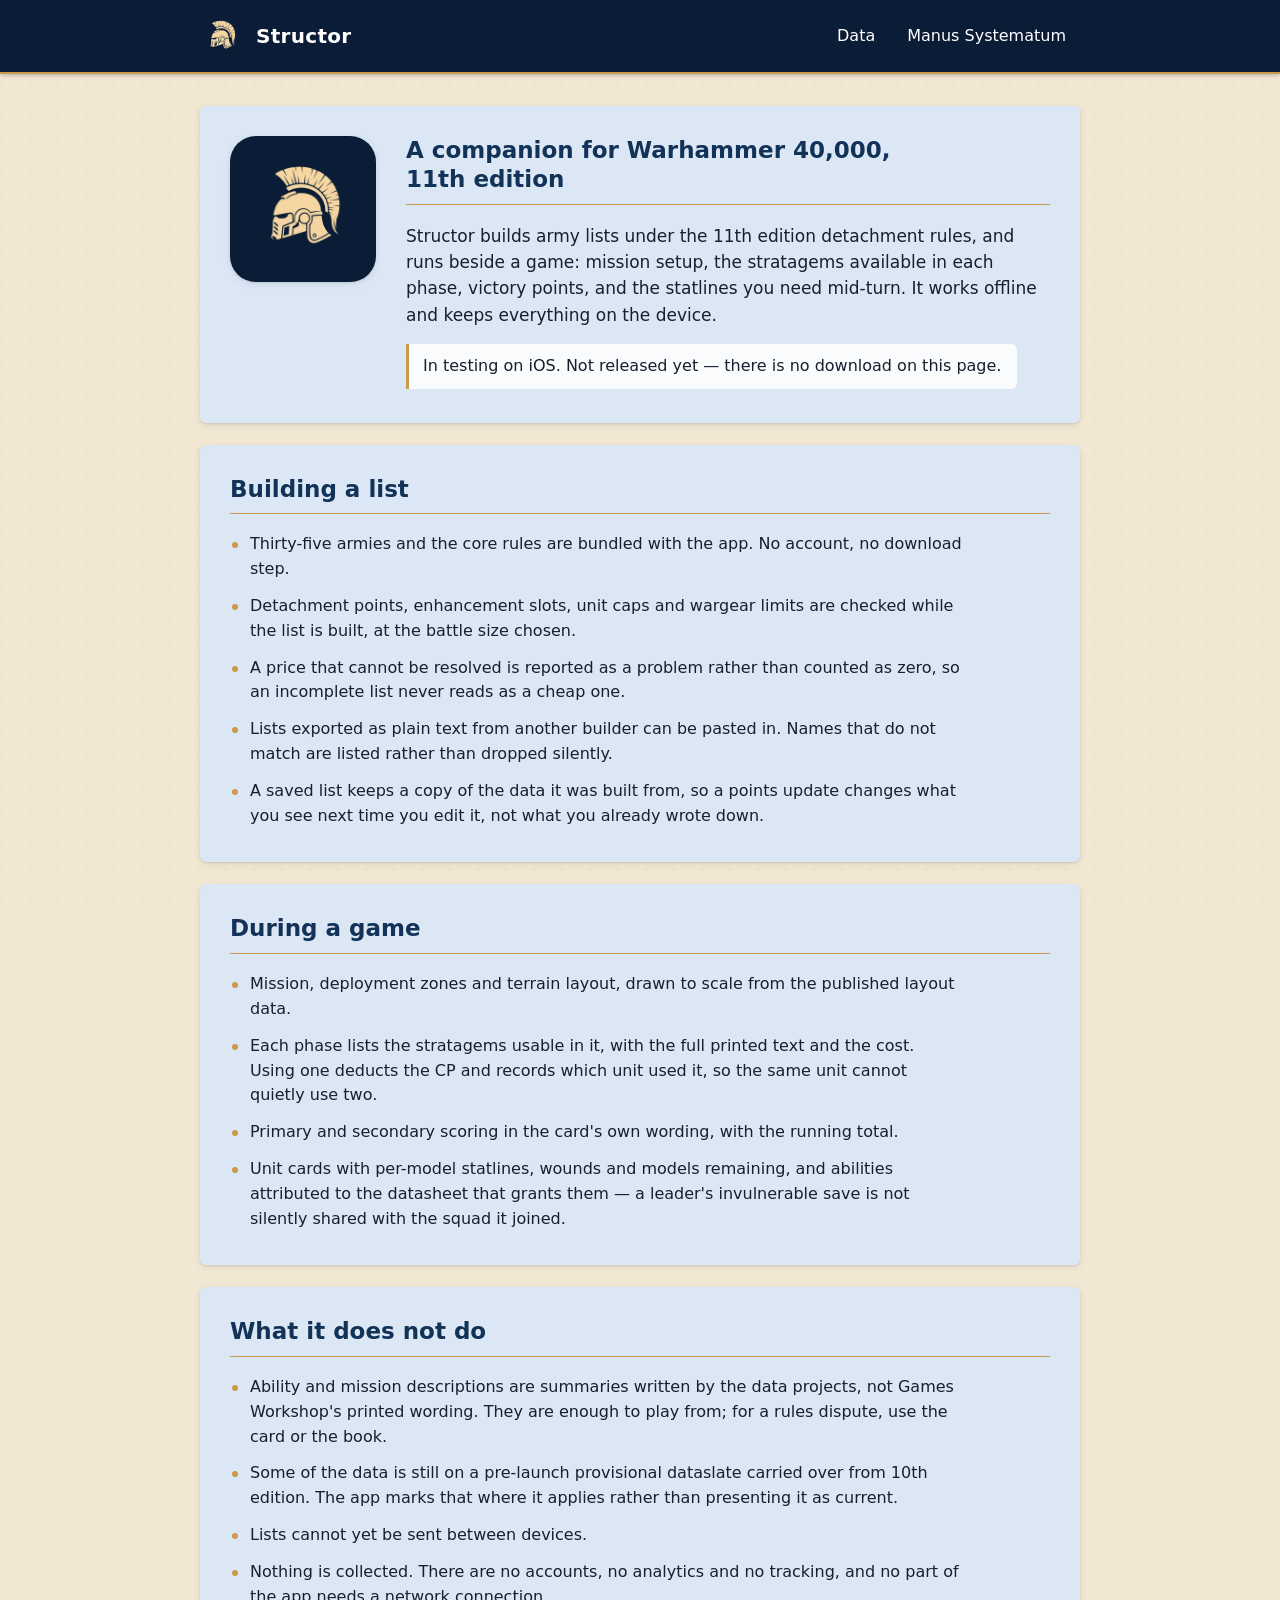
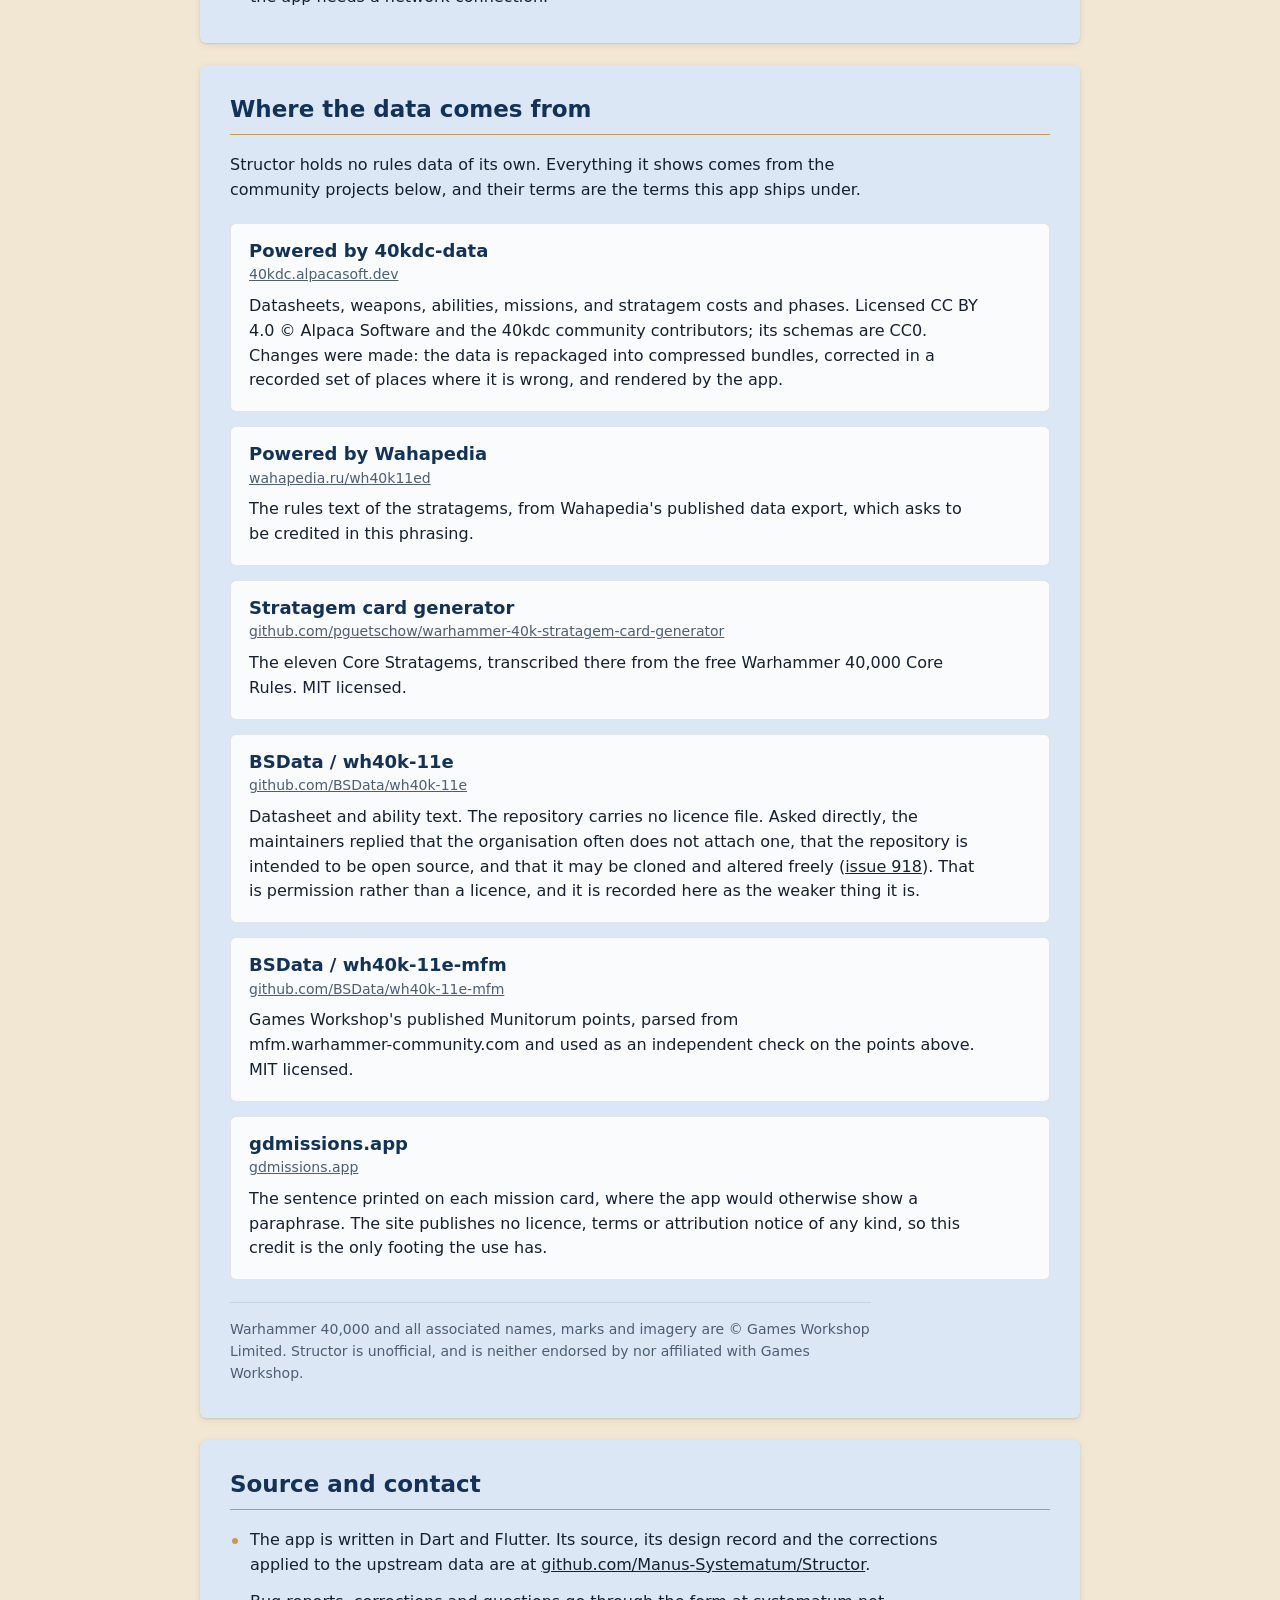
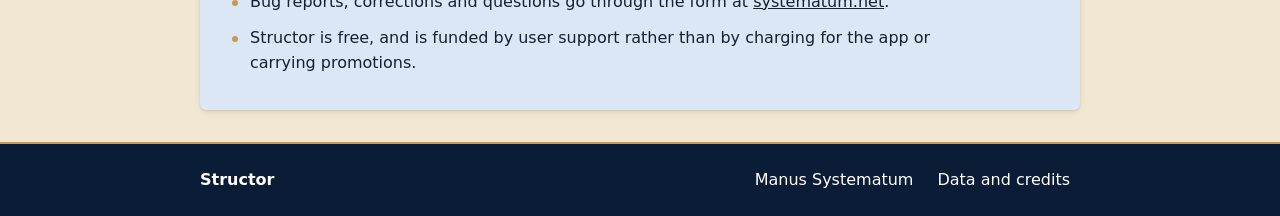
==== index.html @ fcd823e4 "The Structor page structor.systematum.net, describing the Warhammer 40,000 11th edition companion ap" ====
<!DOCTYPE html>
<html lang="en">
<head>
<meta charset="utf-8">
<meta name="viewport" content="width=device-width, initial-scale=1">
<title>Structor</title>
<meta name="description" content="A companion app for Warhammer 40,000 11th edition: army list building and an in-game assistant. Free, open source, offline.">
<link rel="canonical" href="https://structor.systematum.net/">
<link rel="icon" href="assets/favicon.ico" sizes="any">
<link rel="apple-touch-icon" href="assets/apple-touch-icon.png">
<link rel="stylesheet" href="style.css">
</head>
<body>

<header class="bar bar--top">
  <div class="bar__inner">
    <a class="brand" href="#top">
      <img class="brand__mark" src="assets/logo-mark.png" alt="" width="128" height="128">
      <span class="brand__name">Structor</span>
    </a>

    <nav class="nav" aria-label="Main">
      <a class="nav__link" href="#data">Data</a>
      <a class="nav__link" href="https://systematum.net">Manus Systematum</a>
    </nav>
  </div>
</header>

<main id="top" class="page">

  <section class="panel panel--hero" aria-labelledby="about-heading">
    <p class="hero__mark">
      <img src="assets/logo.png" alt="" width="512" height="512">
    </p>
    <div class="hero__body">
      <h1 id="about-heading" class="panel__heading">A companion for Warhammer 40,000, 11th&nbsp;edition</h1>
      <p class="statement">
        Structor builds army lists under the 11th edition detachment rules, and
        runs beside a game: mission setup, the stratagems available in each
        phase, victory points, and the statlines you need mid-turn. It works
        offline and keeps everything on the device.
      </p>
      <p class="status">
        In testing on iOS. Not released yet — there is no download on this page.
      </p>
    </div>
  </section>

  <section class="panel" aria-labelledby="build-heading">
    <h2 id="build-heading" class="panel__heading">Building a list</h2>
    <ul class="facts">
      <li>Thirty-five armies and the core rules are bundled with the app. No
        account, no download step.</li>
      <li>Detachment points, enhancement slots, unit caps and wargear limits
        are checked while the list is built, at the battle size chosen.</li>
      <li>A price that cannot be resolved is reported as a problem rather than
        counted as zero, so an incomplete list never reads as a cheap one.</li>
      <li>Lists exported as plain text from another builder can be pasted in.
        Names that do not match are listed rather than dropped silently.</li>
      <li>A saved list keeps a copy of the data it was built from, so a points
        update changes what you see next time you edit it, not what you
        already wrote down.</li>
    </ul>
  </section>

  <section class="panel" aria-labelledby="play-heading">
    <h2 id="play-heading" class="panel__heading">During a game</h2>
    <ul class="facts">
      <li>Mission, deployment zones and terrain layout, drawn to scale from the
        published layout data.</li>
      <li>Each phase lists the stratagems usable in it, with the full printed
        text and the cost. Using one deducts the CP and records which unit
        used it, so the same unit cannot quietly use two.</li>
      <li>Primary and secondary scoring in the card's own wording, with the
        running total.</li>
      <li>Unit cards with per-model statlines, wounds and models remaining, and
        abilities attributed to the datasheet that grants them — a leader's
        invulnerable save is not silently shared with the squad it joined.</li>
    </ul>
  </section>

  <section class="panel" aria-labelledby="limits-heading">
    <h2 id="limits-heading" class="panel__heading">What it does not do</h2>
    <ul class="facts">
      <li>Ability and mission descriptions are summaries written by the data
        projects, not Games Workshop's printed wording. They are enough to play
        from; for a rules dispute, use the card or the book.</li>
      <li>Some of the data is still on a pre-launch provisional dataslate
        carried over from 10th edition. The app marks that where it applies
        rather than presenting it as current.</li>
      <li>Lists cannot yet be sent between devices.</li>
      <li>Nothing is collected. There are no accounts, no analytics and no
        tracking, and no part of the app needs a network connection.</li>
    </ul>
  </section>

  <section class="panel" id="data" aria-labelledby="data-heading">
    <h2 id="data-heading" class="panel__heading">Where the data comes from</h2>
    <p class="panel__lead">
      Structor holds no rules data of its own. Everything it shows comes from
      the community projects below, and their terms are the terms this app
      ships under.
    </p>

    <ul class="sources">
      <li class="source">
        <h3 class="source__name">Powered by 40kdc-data</h3>
        <p class="source__link"><a href="https://40kdc.alpacasoft.dev">40kdc.alpacasoft.dev</a></p>
        <p class="source__text">
          Datasheets, weapons, abilities, missions, and stratagem costs and
          phases. Licensed CC BY 4.0 © Alpaca Software and the 40kdc community
          contributors; its schemas are CC0. Changes were made: the data is
          repackaged into compressed bundles, corrected in a recorded set of
          places where it is wrong, and rendered by the app.
        </p>
      </li>

      <li class="source">
        <h3 class="source__name">Powered by Wahapedia</h3>
        <p class="source__link"><a href="https://wahapedia.ru/wh40k11ed/">wahapedia.ru/wh40k11ed</a></p>
        <p class="source__text">
          The rules text of the stratagems, from Wahapedia's published data
          export, which asks to be credited in this phrasing.
        </p>
      </li>

      <li class="source">
        <h3 class="source__name">Stratagem card generator</h3>
        <p class="source__link"><a href="https://github.com/pguetschow/warhammer-40k-stratagem-card-generator">github.com/pguetschow/warhammer-40k-stratagem-card-generator</a></p>
        <p class="source__text">
          The eleven Core Stratagems, transcribed there from the free Warhammer
          40,000 Core Rules. MIT licensed.
        </p>
      </li>

      <li class="source">
        <h3 class="source__name">BSData / wh40k-11e</h3>
        <p class="source__link"><a href="https://github.com/BSData/wh40k-11e">github.com/BSData/wh40k-11e</a></p>
        <p class="source__text">
          Datasheet and ability text. The repository carries no licence file.
          Asked directly, the maintainers replied that the organisation often
          does not attach one, that the repository is intended to be open
          source, and that it may be cloned and altered freely
          (<a href="https://github.com/BSData/wh40k-11e/issues/918">issue 918</a>).
          That is permission rather than a licence, and it is recorded here as
          the weaker thing it is.
        </p>
      </li>

      <li class="source">
        <h3 class="source__name">BSData / wh40k-11e-mfm</h3>
        <p class="source__link"><a href="https://github.com/BSData/wh40k-11e-mfm">github.com/BSData/wh40k-11e-mfm</a></p>
        <p class="source__text">
          Games Workshop's published Munitorum points, parsed from
          <span class="nowrap">mfm.warhammer-community.com</span> and used as an
          independent check on the points above. MIT licensed.
        </p>
      </li>

      <li class="source">
        <h3 class="source__name">gdmissions.app</h3>
        <p class="source__link"><a href="https://gdmissions.app">gdmissions.app</a></p>
        <p class="source__text">
          The sentence printed on each mission card, where the app would
          otherwise show a paraphrase. The site publishes no licence, terms or
          attribution notice of any kind, so this credit is the only footing
          the use has.
        </p>
      </li>
    </ul>

    <p class="note">
      Warhammer 40,000 and all associated names, marks and imagery are
      © Games Workshop Limited. Structor is unofficial, and is neither endorsed
      by nor affiliated with Games Workshop.
    </p>
  </section>

  <section class="panel" aria-labelledby="source-heading">
    <h2 id="source-heading" class="panel__heading">Source and contact</h2>
    <ul class="facts">
      <li>The app is written in Dart and Flutter. Its source, its design record
        and the corrections applied to the upstream data are at
        <a href="https://github.com/Manus-Systematum/Structor">github.com/Manus-Systematum/Structor</a>.</li>
      <li>Bug reports, corrections and questions go through the form at
        <a href="https://systematum.net/#support">systematum.net</a>.</li>
      <li>Structor is free, and is funded by user support rather than by
        charging for the app or carrying promotions.</li>
    </ul>
  </section>

</main>

<footer class="bar bar--bottom">
  <div class="bar__inner bar__inner--footer">
    <p class="footer__name">Structor</p>
    <ul class="footer__links">
      <li><a href="https://systematum.net">Manus Systematum</a></li>
      <li><a href="#data">Data and credits</a></li>
    </ul>
  </div>
</footer>

</body>
</html>
---- style.css ----
/* Structor — landing page.
   Same visual language as systematum.net, deliberately: this is a subdomain of
   that distribution and should read as one. Tokens, spacing grid, elevation and
   type stack are carried over unchanged; what differs is the content, and the
   two rules this page needs that page does not (.facts and .sources).

   Material-derived: flat surfaces, one elevation step, 4px spacing grid, 48px
   touch targets. No transitions, no parallax, no reveal-on-scroll. */

:root {
  /* Carried from systematum.net, which took them from the group's logo. The
     Structor app icon happens to be drawn in the same two colours, so the
     helmet needs no adjustment to sit on the navy. */
  --navy:        #0b1c36;  /* header, footer, the logo tile */
  --navy-deep:   #05101f;  /* hover on navy */
  --navy-ink:    #123258;  /* headings on pale blue */
  --page:        #f1e7d3;  /* pale gold — the pinned background */
  --panel:       #dbe7f5;  /* the sections */
  --surface:     #f9fbfd;  /* source cards, inside the panels */
  --gold:        #ca994b;  /* accent: heading rules, the bars' edge, list marks */
  --ink:         #16202e;
  --ink-muted:   #4d5e73;
  --hairline:    rgba(11, 28, 54, 0.10);
  --on-navy:     #ffffff;

  --font: Calibri, Carlito, "Segoe UI", Candara, "Trebuchet MS", system-ui,
          -apple-system, sans-serif;

  --radius: 6px;
  --shadow:     0 1px 2px rgba(5, 16, 31, 0.10), 0 2px 8px rgba(5, 16, 31, 0.07);
  --shadow-bar: 0 1px 4px rgba(5, 16, 31, 0.28);
}

*, *::before, *::after { box-sizing: border-box; }

html { -webkit-text-size-adjust: 100%; }

body {
  margin: 0;
  font-family: var(--font);
  font-size: 16px;
  line-height: 1.55;
  color: var(--ink);

  background-color: var(--page);
  background-image: url("data:image/svg+xml,%3Csvg xmlns='http://www.w3.org/2000/svg' width='28' height='28'%3E%3Ccircle cx='2' cy='2' r='1' fill='%23ca994b' fill-opacity='0.22'/%3E%3C/svg%3E");
  background-repeat: repeat;
  background-attachment: fixed;
}

a { color: inherit; }

img { max-width: 100%; height: auto; }

h1, h2, h3 { margin: 0; font-weight: 600; line-height: 1.25; }

.nowrap { white-space: nowrap; }

/* ---------------------------------------------------------------- bars --- */

.bar { background: var(--navy); color: var(--on-navy); }

.bar--top    { border-bottom: 2px solid var(--gold); box-shadow: var(--shadow-bar); }
.bar--bottom { border-top: 2px solid var(--gold); }

.bar__inner {
  max-width: 920px;
  margin: 0 auto;
  padding: 0 20px;
  min-height: 72px;
  display: flex;
  align-items: center;
  justify-content: space-between;
  gap: 16px;
}

.brand {
  display: flex;
  align-items: center;
  gap: 12px;
  padding: 8px 0;
  text-decoration: none;
}

.brand__mark { width: 44px; height: 44px; }

.brand__name {
  font-size: 20px;
  font-weight: 600;
  letter-spacing: 0.015em;
}

.nav { display: flex; align-items: center; gap: 4px; }

.nav__link {
  display: flex;
  align-items: center;
  min-height: 48px;
  padding: 0 14px;
  font-size: 16px;
  color: var(--on-navy);
  text-decoration: none;
  border-radius: var(--radius);
}

.nav__link:hover { background: var(--navy-deep); }

/* ----------------------------------------------------- central section --- */

.page {
  max-width: 920px;
  margin: 32px auto;
  padding: 0 20px;
  display: flex;
  flex-direction: column;
  gap: 22px;
}

.panel {
  background: var(--panel);
  border-radius: var(--radius);
  box-shadow: var(--shadow);
  padding: 30px 30px 34px;
}

.panel__heading {
  font-size: 23px;
  color: var(--navy-ink);
  padding-bottom: 10px;
  border-bottom: 1px solid var(--gold);
  margin-bottom: 18px;
}

.panel__lead { margin: 0 0 20px; max-width: 68ch; }

/* ---------------------------------------------------------------- hero --- */

.panel--hero { display: flex; align-items: flex-start; gap: 30px; }

/* The mark is gold line art and needs a dark ground. A rounded tile rather
   than the circle systematum.net uses, because this is the app's own icon and
   an app icon is a squircle everywhere else it appears. */
.hero__mark {
  flex: none;
  margin: 0;
  width: 146px;
  height: 146px;
  border-radius: 26px;
  background: var(--navy);
  display: flex;
  align-items: center;
  justify-content: center;
  box-shadow: var(--shadow);
}

.hero__mark img { width: 122px; height: 122px; }

.hero__body { min-width: 0; }

.statement { margin: 0; font-size: 17px; max-width: 60ch; }

/* The one line on the page a reader might act on wrongly: it says there is no
   download. Set apart so it is not skimmed past, without an alert colour —
   nothing here is a warning. */
.status {
  margin: 16px 0 0;
  padding: 10px 14px;
  background: var(--surface);
  border-left: 3px solid var(--gold);
  border-radius: 0 var(--radius) var(--radius) 0;
  max-width: 60ch;
}

/* --------------------------------------------------------------- lists --- */

/* Custom marker: the default bullet sits too tight to the text at this size,
   and a gold one ties the lists to the heading rules. */
.facts {
  margin: 0;
  padding: 0;
  list-style: none;
  display: flex;
  flex-direction: column;
  gap: 12px;
  max-width: 72ch;
}

.facts li {
  position: relative;
  padding-left: 20px;
}

.facts li::before {
  content: "";
  position: absolute;
  left: 2px;
  top: 0.62em;
  width: 6px;
  height: 6px;
  border-radius: 50%;
  background: var(--gold);
}

.facts a { text-decoration: underline; }

/* -------------------------------------------------------------- sources --- */

.sources {
  margin: 0;
  padding: 0;
  list-style: none;
  display: flex;
  flex-direction: column;
  gap: 14px;
}

/* A card each, rather than one long list: the licence terms are the point of
   this section, and each source's terms are a separate fact from its
   neighbour's. */
.source {
  background: var(--surface);
  border: 1px solid var(--hairline);
  border-radius: var(--radius);
  padding: 16px 18px 18px;
}

.source__name { font-size: 18px; color: var(--navy-ink); }

.source__link {
  margin: 2px 0 8px;
  font-size: 14px;
  word-break: break-word;
}

.source__link a { color: var(--ink-muted); }

.source__text { margin: 0; max-width: 72ch; }

.source__text a { text-decoration: underline; }

.note {
  margin: 22px 0 0;
  padding-top: 16px;
  border-top: 1px solid var(--hairline);
  font-size: 14px;
  color: var(--ink-muted);
  max-width: 72ch;
}

a:focus-visible,
.nav__link:focus-visible,
.brand:focus-visible {
  outline: 3px solid var(--navy);
  outline-offset: 2px;
}

/* ------------------------------------------------------------- footer --- */

.bar__inner--footer { flex-wrap: wrap; padding-top: 14px; padding-bottom: 14px; }

.footer__name { margin: 0; font-weight: 600; }

.footer__links {
  margin: 0;
  padding: 0;
  list-style: none;
  display: flex;
  flex-wrap: wrap;
  gap: 4px;
}

.footer__links a {
  display: flex;
  align-items: center;
  min-height: 40px;
  padding: 0 10px;
  text-decoration: none;
  border-radius: var(--radius);
}

.footer__links a:hover { background: var(--navy-deep); text-decoration: underline; }

/* ------------------------------------------------------------- narrow --- */

@media (max-width: 700px) {
  .panel--hero { flex-direction: column; align-items: center; gap: 22px; }
  .hero__mark { width: 128px; height: 128px; border-radius: 24px; }
  .hero__mark img { width: 106px; height: 106px; }
}

@media (max-width: 620px) {
  .bar__inner { flex-wrap: wrap; padding-top: 12px; padding-bottom: 12px; }
  .brand__name { font-size: 18px; }
  .brand__mark { width: 40px; height: 40px; }
  .page { margin: 22px auto; }
  .panel { padding: 24px 20px 28px; }
  .panel__heading { font-size: 21px; }
  .nav__link { padding: 0 10px; }
}
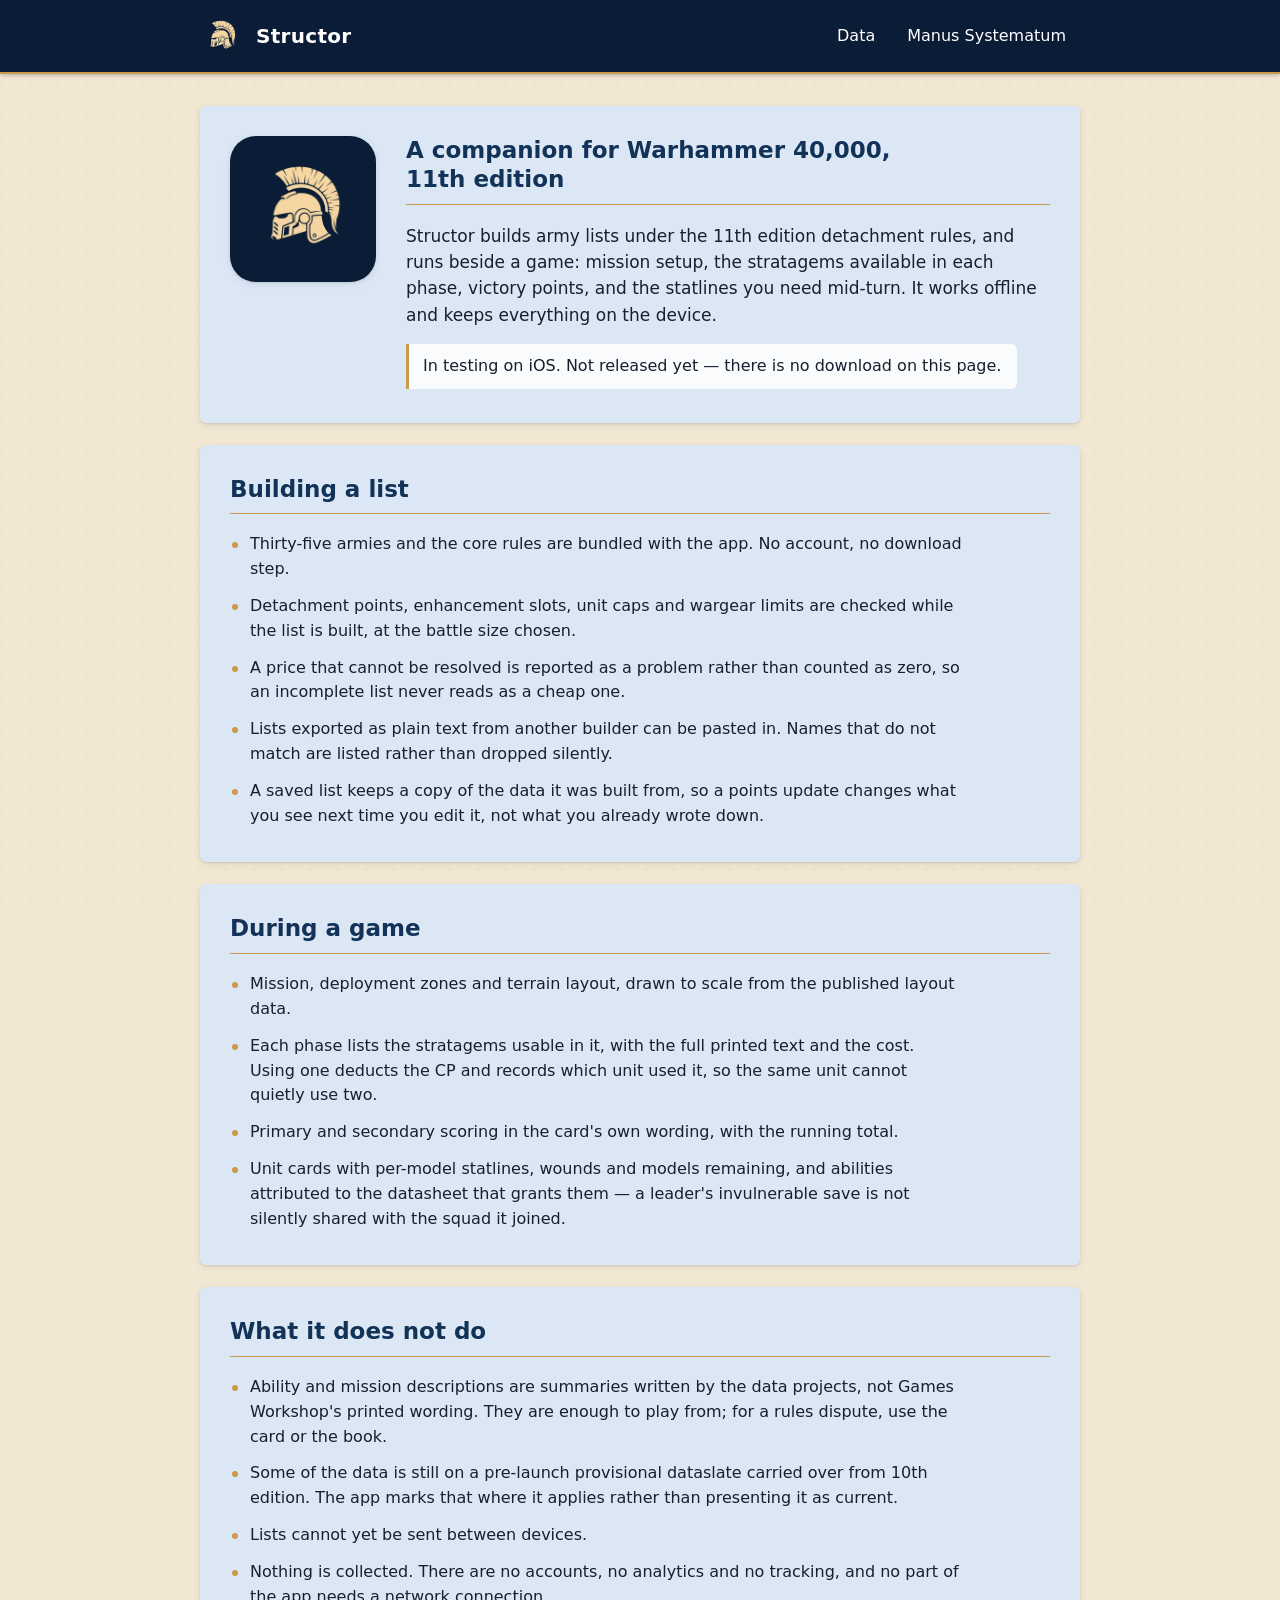
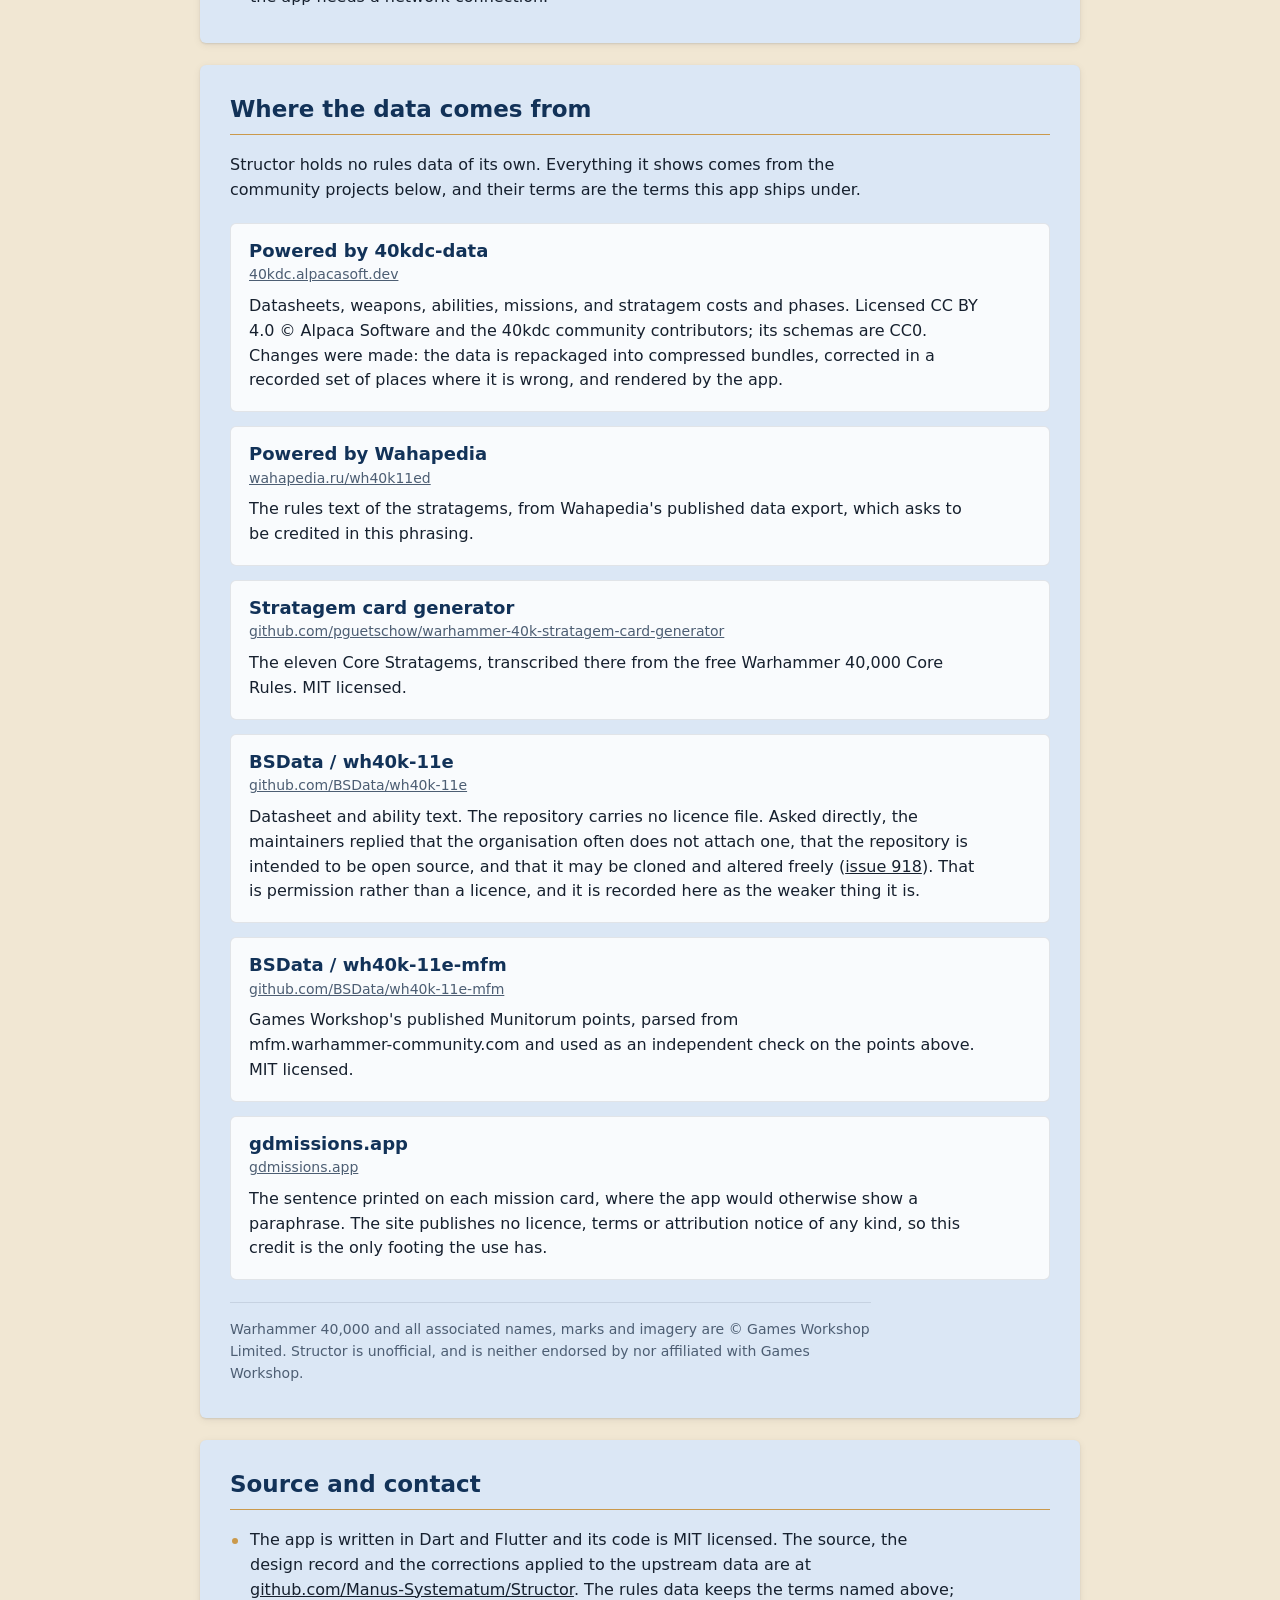
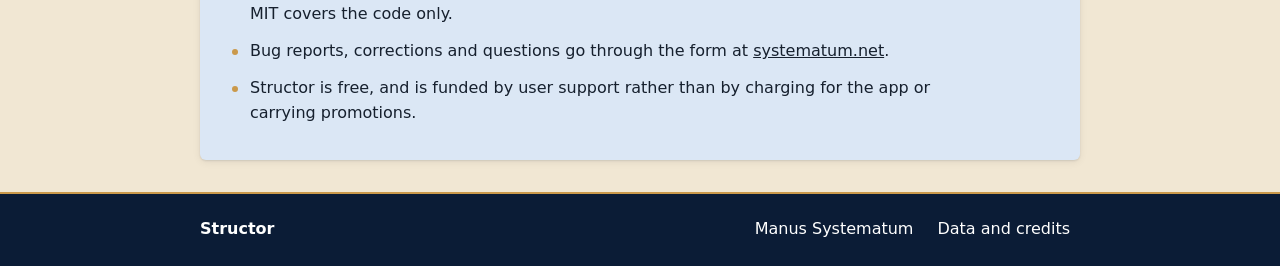
==== commit 5faf156f: "The app is MIT now, so the page says so Open item 1 was that the app repository carried no LICENSE, " ====
--- a/index.html
+++ b/index.html
@@ -179,9 +179,11 @@
   <section class="panel" aria-labelledby="source-heading">
     <h2 id="source-heading" class="panel__heading">Source and contact</h2>
     <ul class="facts">
-      <li>The app is written in Dart and Flutter. Its source, its design record
-        and the corrections applied to the upstream data are at
-        <a href="https://github.com/Manus-Systematum/Structor">github.com/Manus-Systematum/Structor</a>.</li>
+      <li>The app is written in Dart and Flutter and its code is MIT licensed.
+        The source, the design record and the corrections applied to the
+        upstream data are at
+        <a href="https://github.com/Manus-Systematum/Structor">github.com/Manus-Systematum/Structor</a>.
+        The rules data keeps the terms named above; MIT covers the code only.</li>
       <li>Bug reports, corrections and questions go through the form at
         <a href="https://systematum.net/#support">systematum.net</a>.</li>
       <li>Structor is free, and is funded by user support rather than by
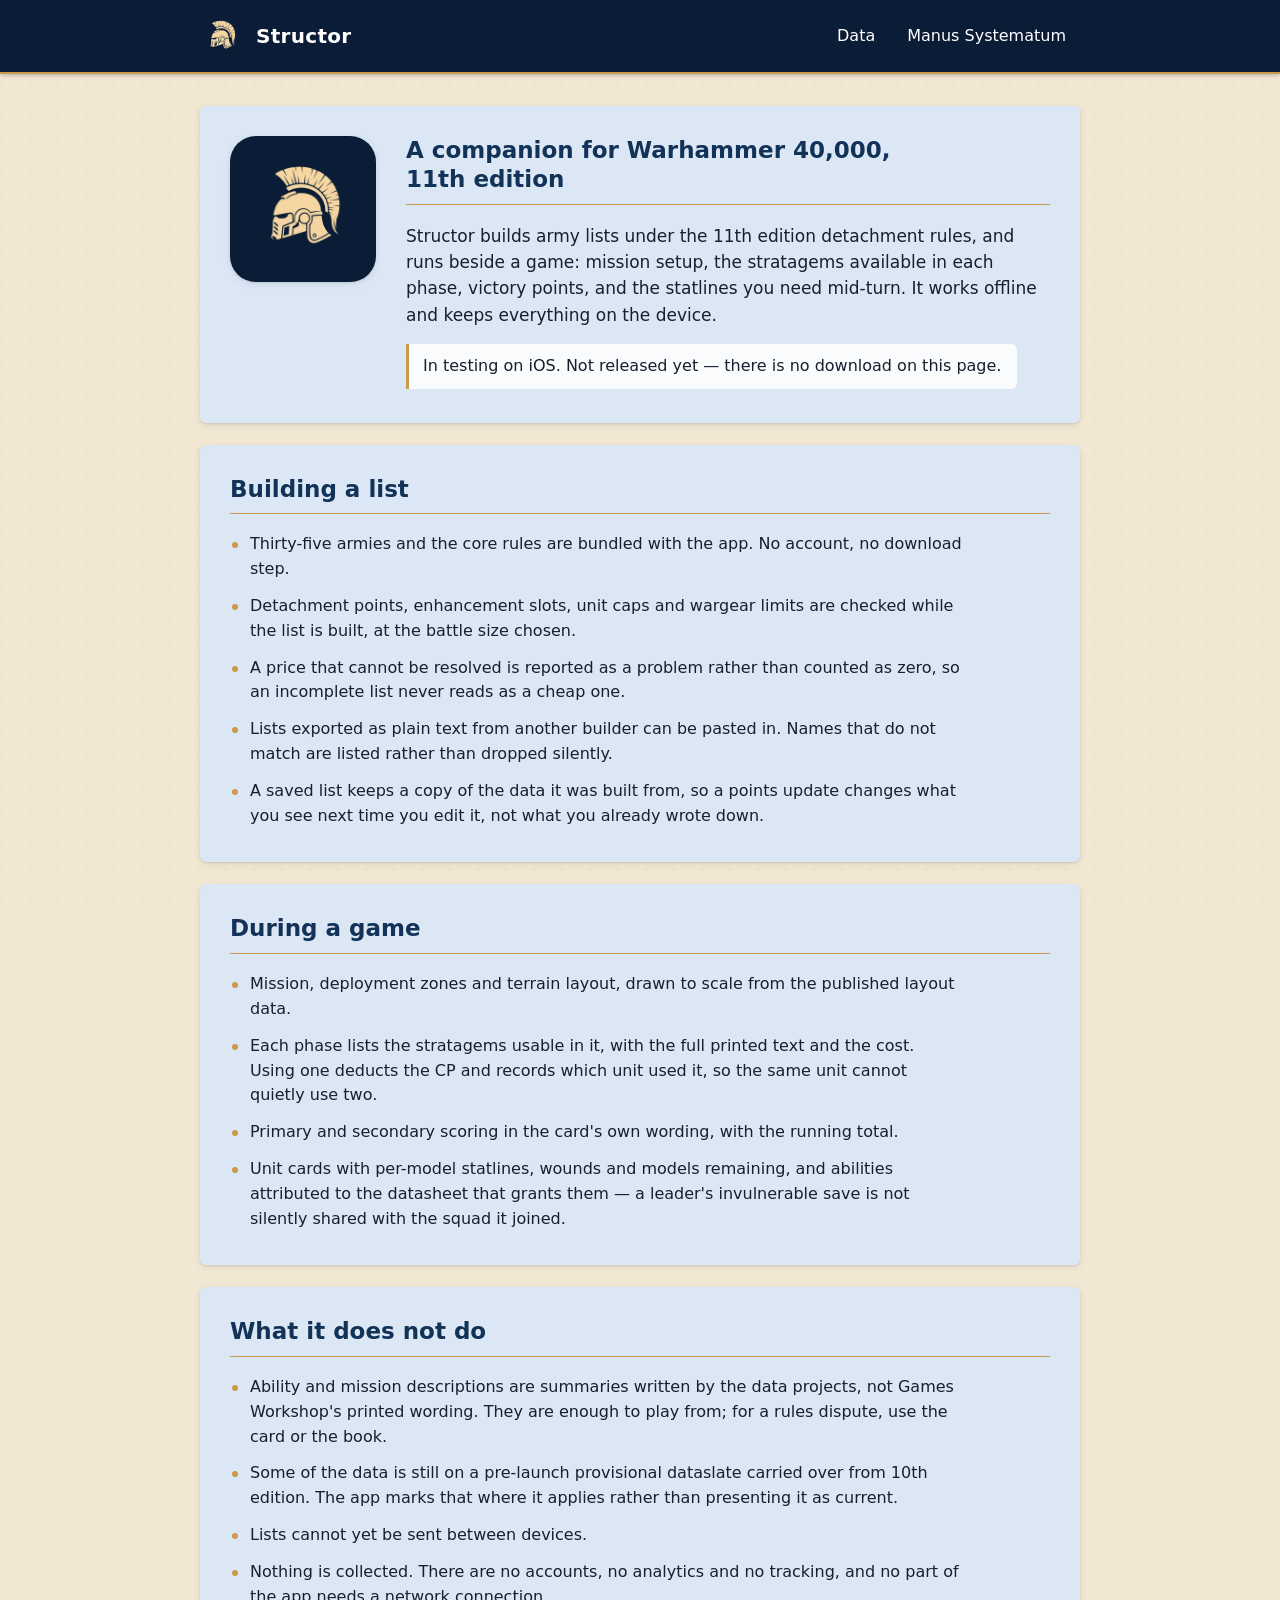
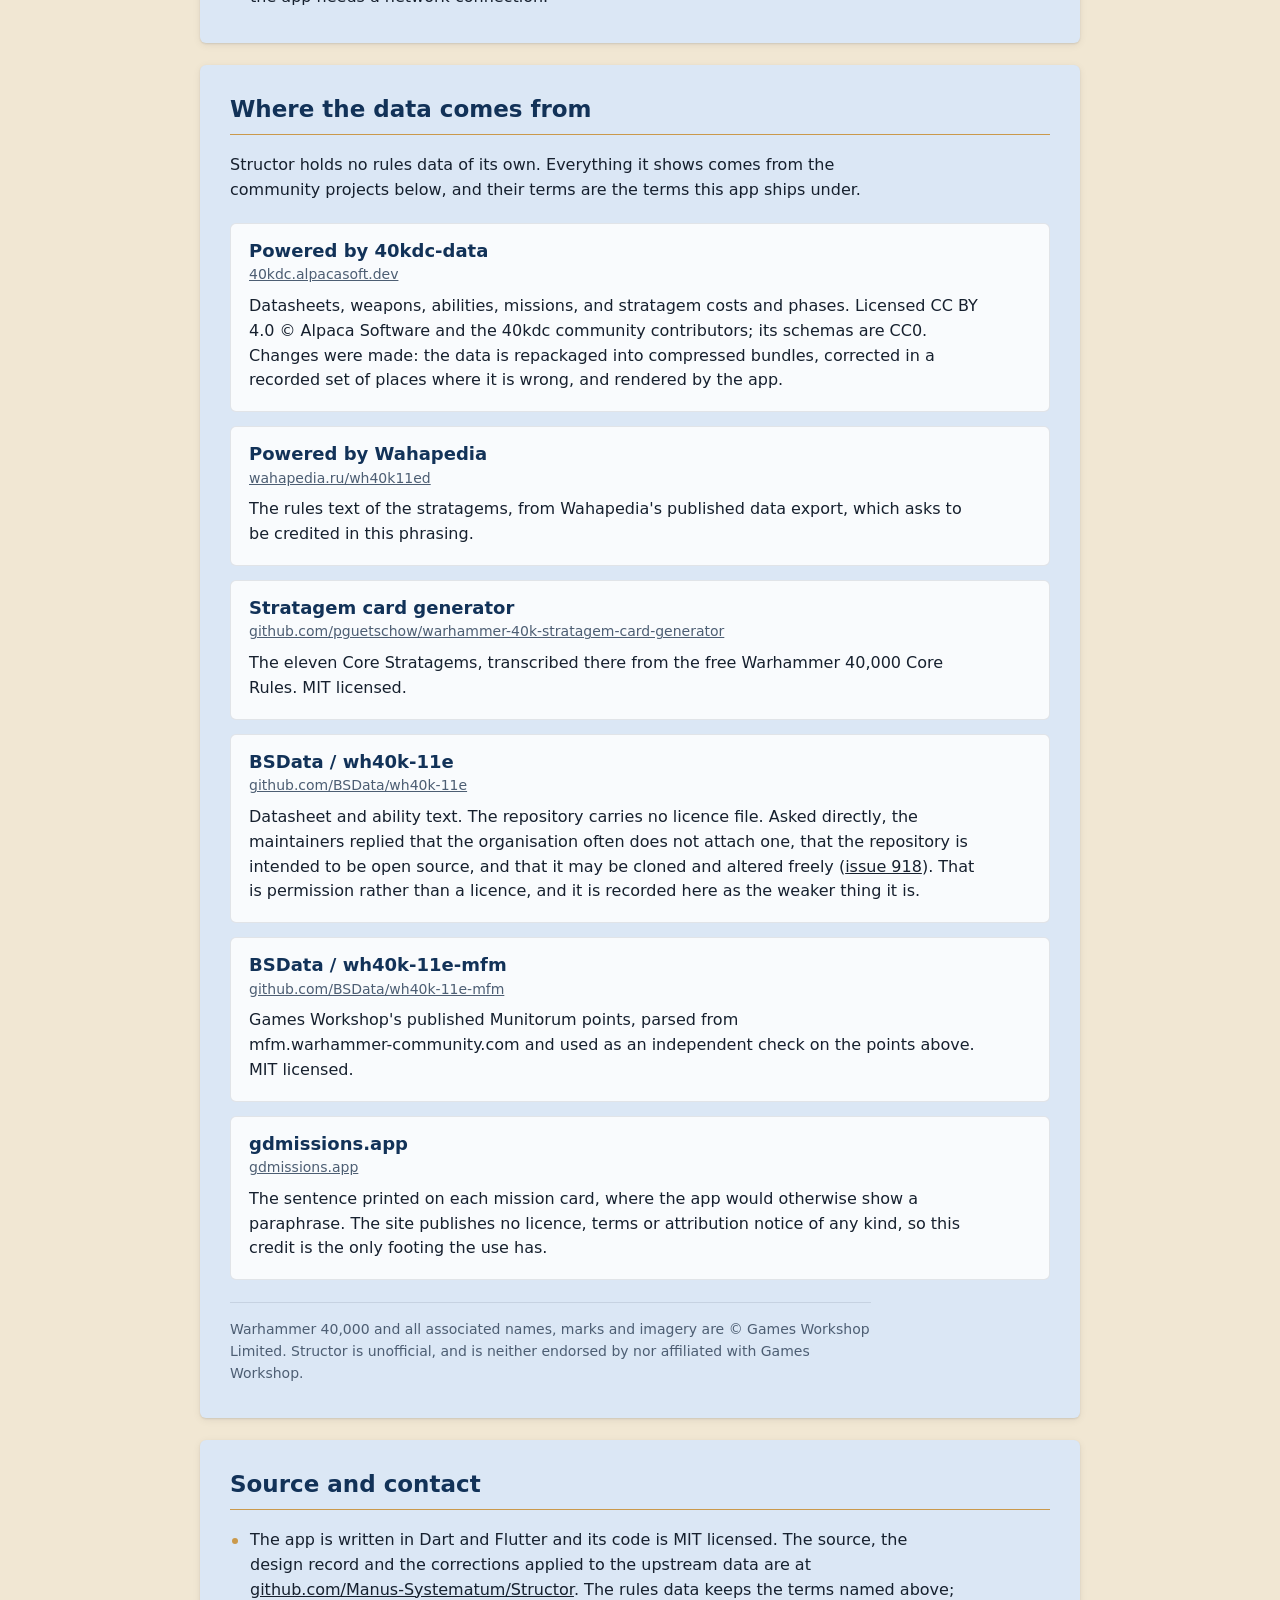
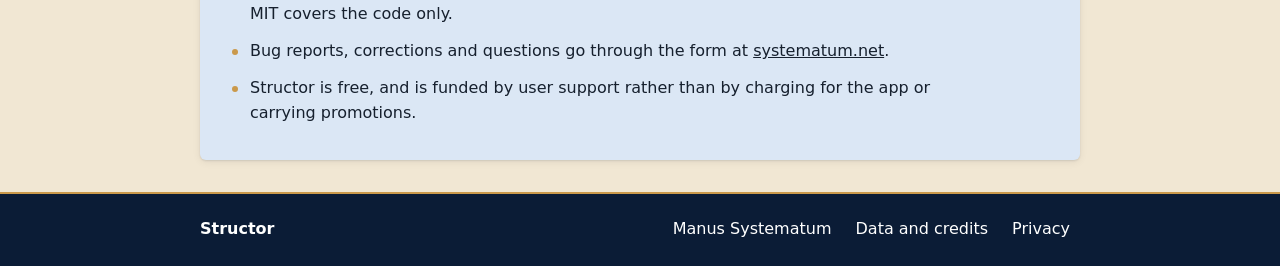
==== commit 6c8bff96: "Privacy page The App Store requires a privacy policy URL before a build can be submitted, so there n" ====
--- a/index.html
+++ b/index.html
@@ -199,6 +199,7 @@
     <ul class="footer__links">
       <li><a href="https://systematum.net">Manus Systematum</a></li>
       <li><a href="#data">Data and credits</a></li>
+      <li><a href="privacy.html">Privacy</a></li>
     </ul>
   </div>
 </footer>
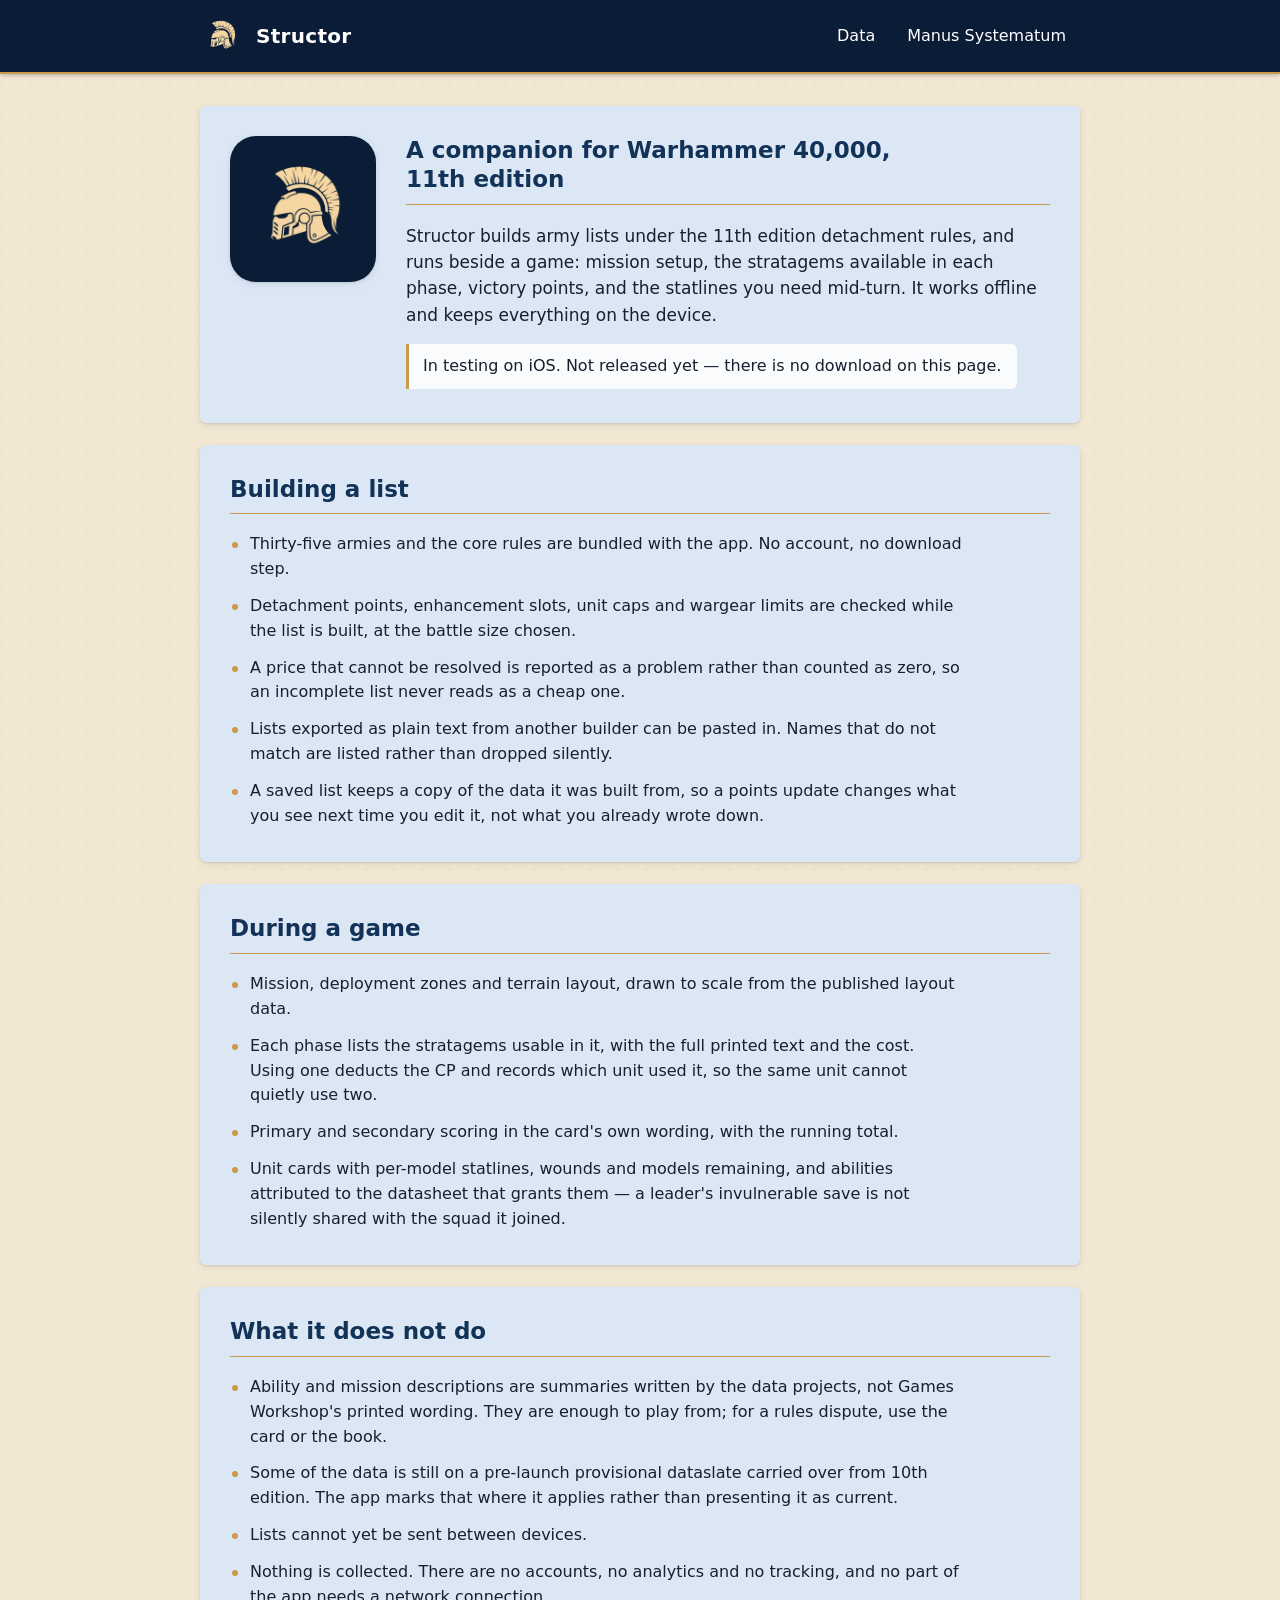
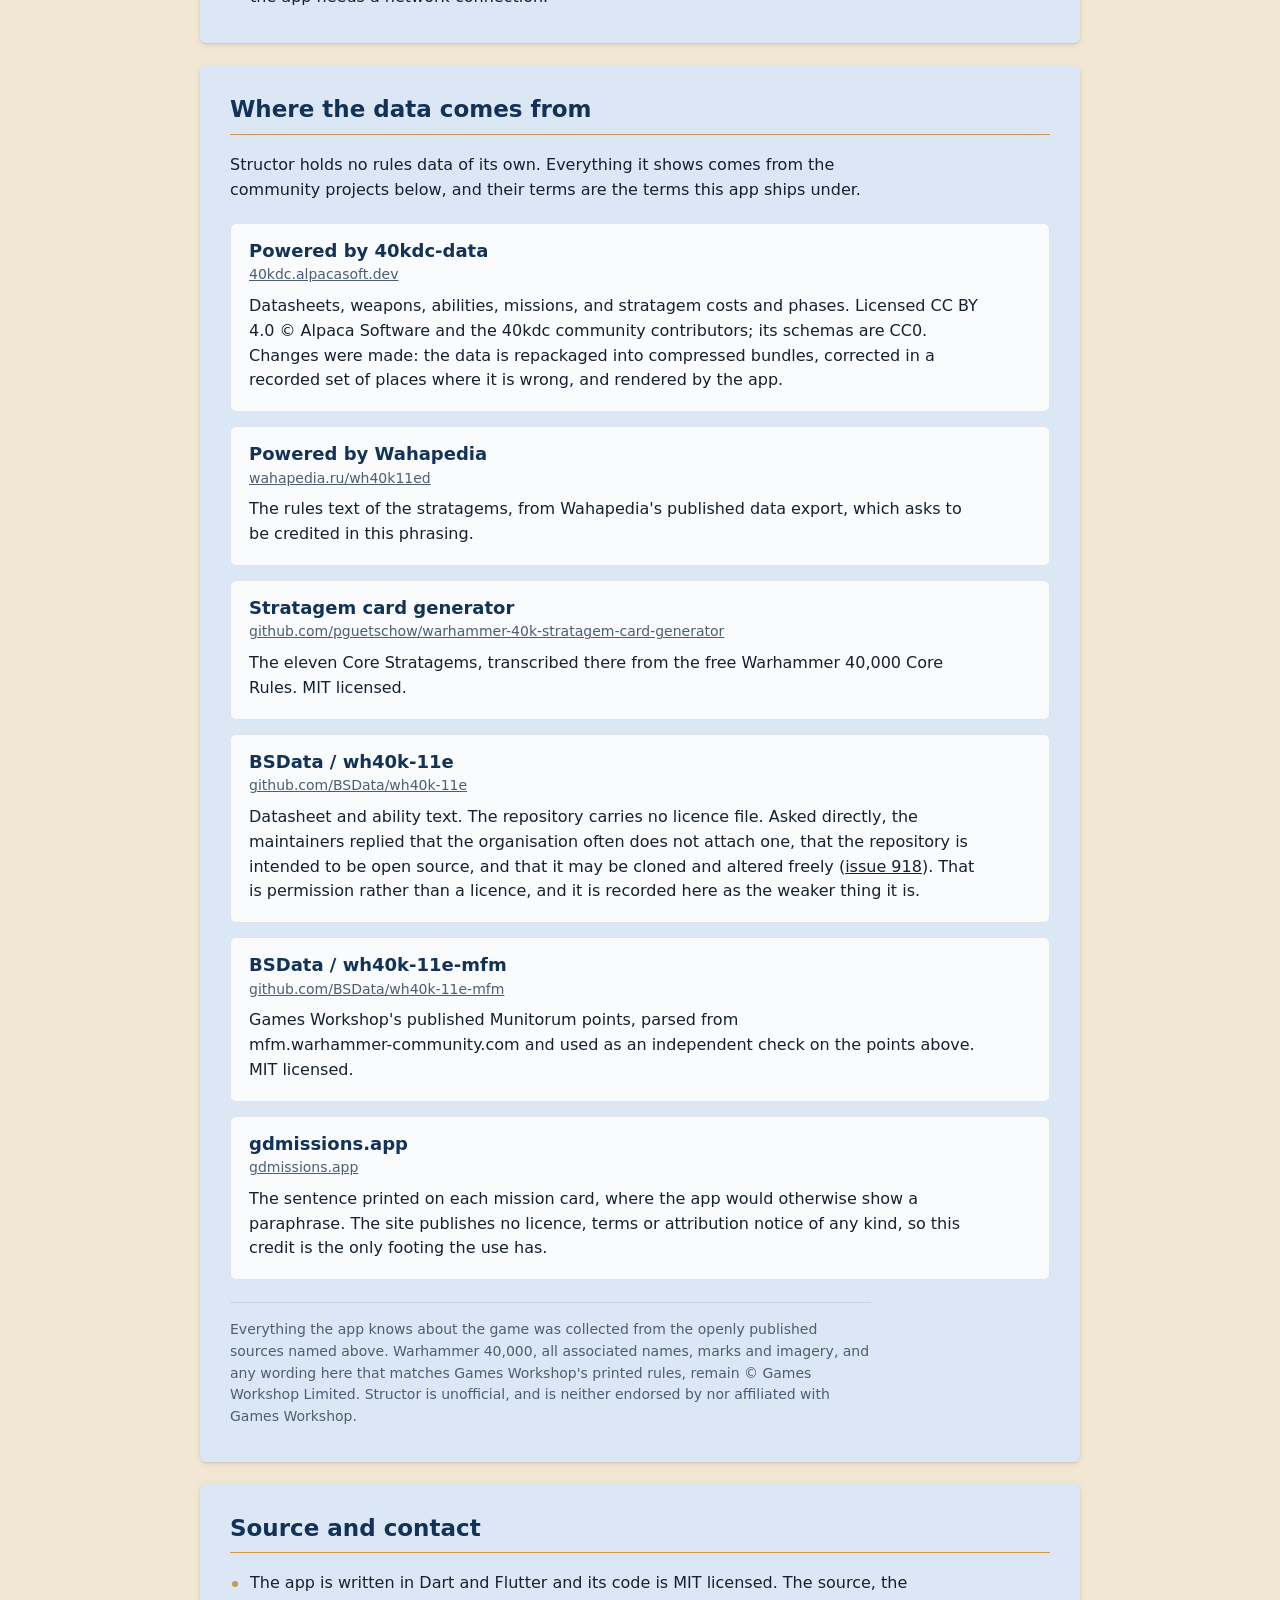
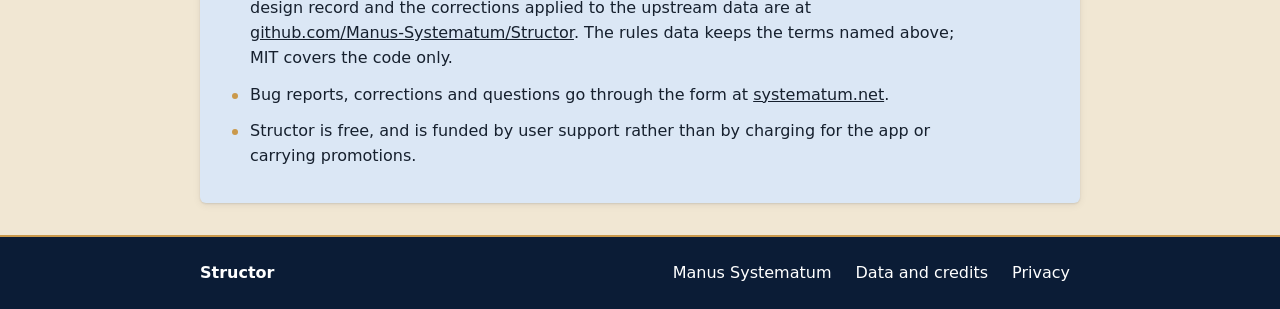
==== commit c5161abf: "Say where the information came from, and how far GW's rights reach Two additions to the notice under" ====
--- a/index.html
+++ b/index.html
@@ -170,9 +170,11 @@
     </ul>
 
     <p class="note">
-      Warhammer 40,000 and all associated names, marks and imagery are
-      © Games Workshop Limited. Structor is unofficial, and is neither endorsed
-      by nor affiliated with Games Workshop.
+      Everything the app knows about the game was collected from the openly
+      published sources named above. Warhammer 40,000, all associated names,
+      marks and imagery, and any wording here that matches Games Workshop's
+      printed rules, remain © Games Workshop Limited. Structor is unofficial,
+      and is neither endorsed by nor affiliated with Games Workshop.
     </p>
   </section>
 
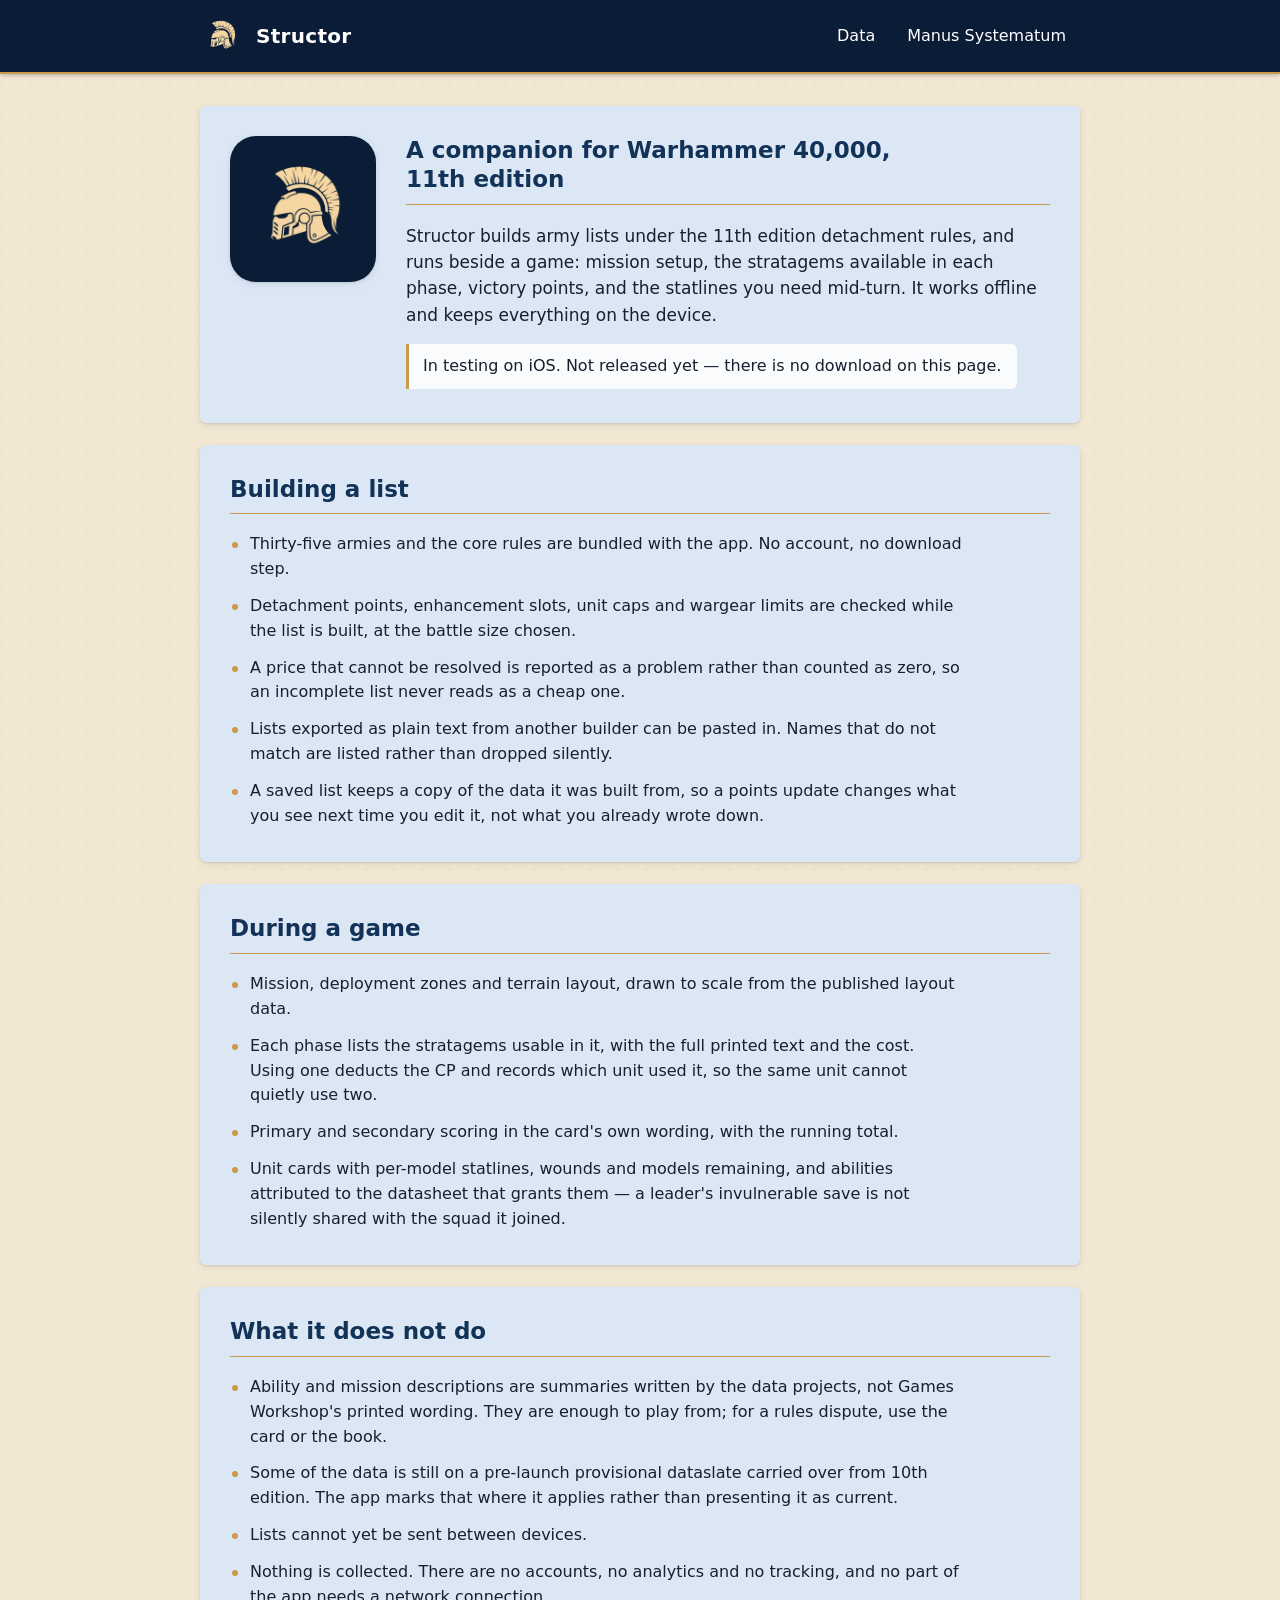
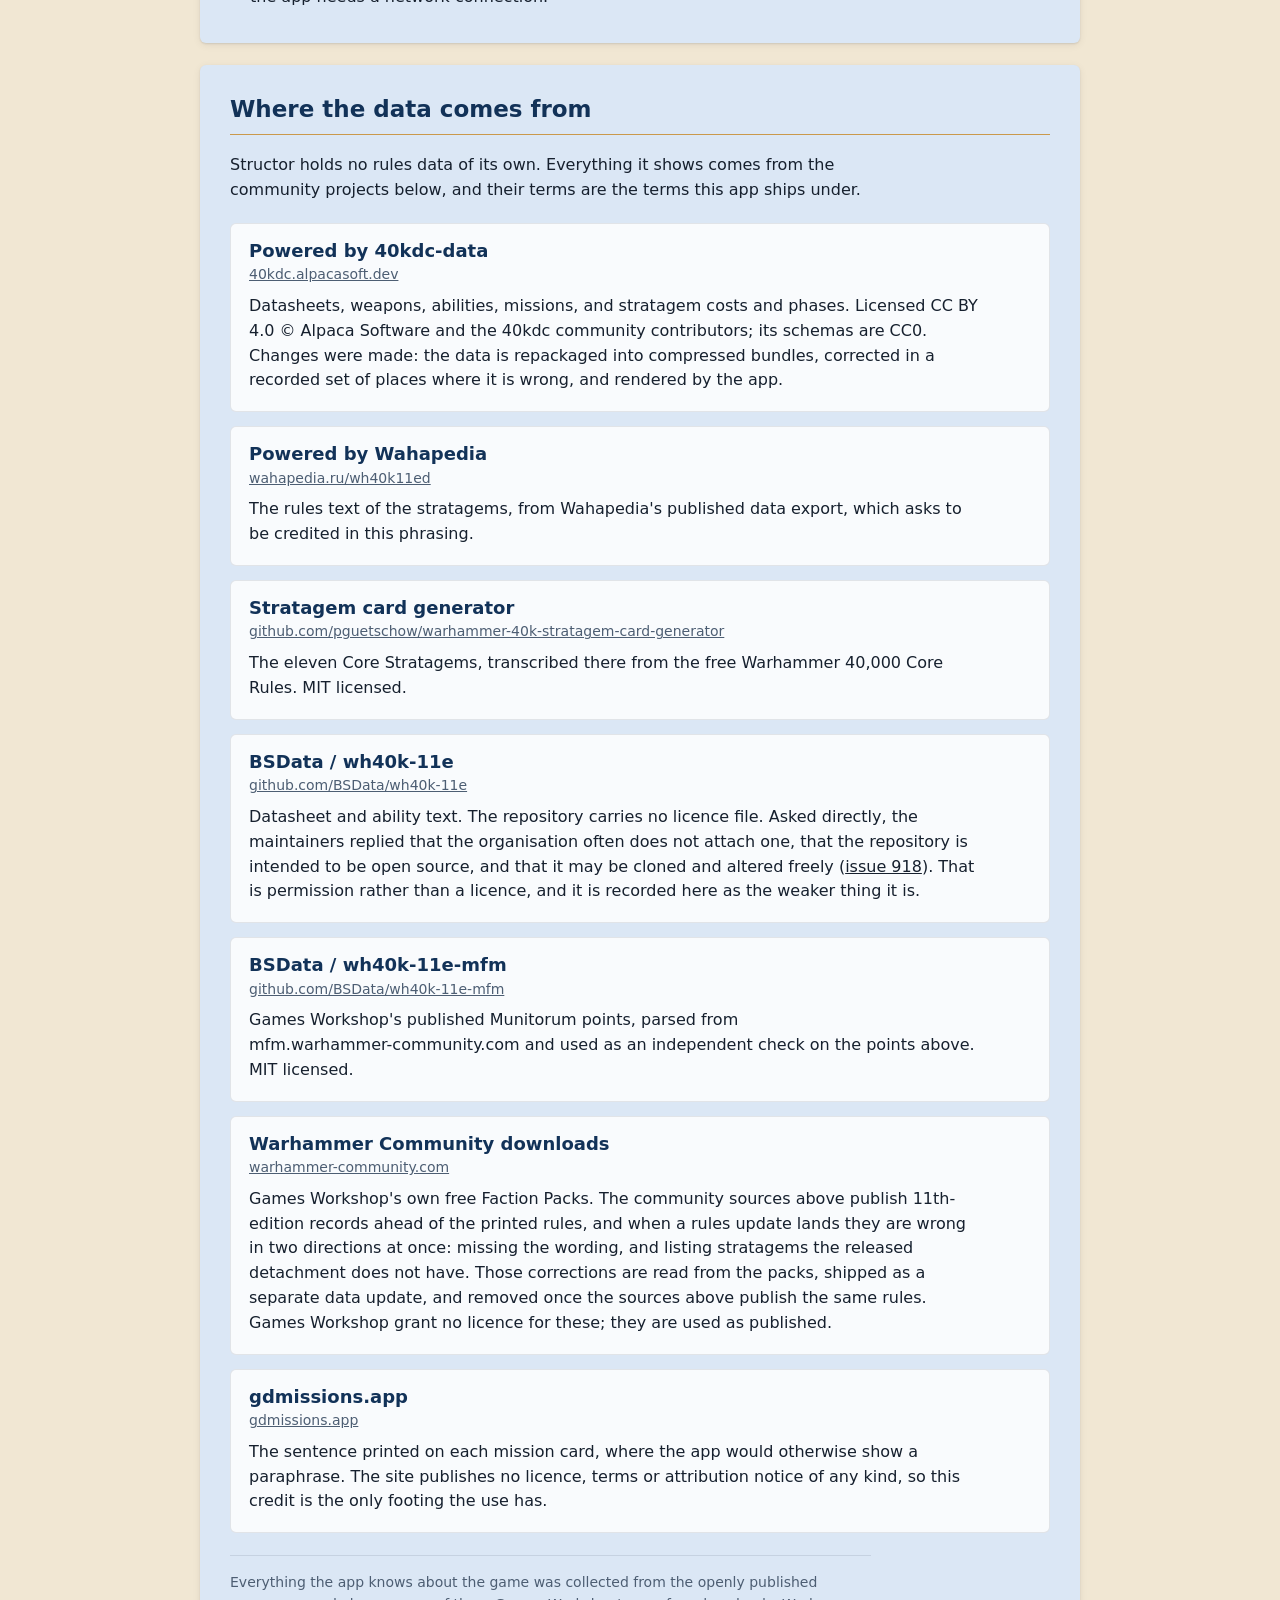
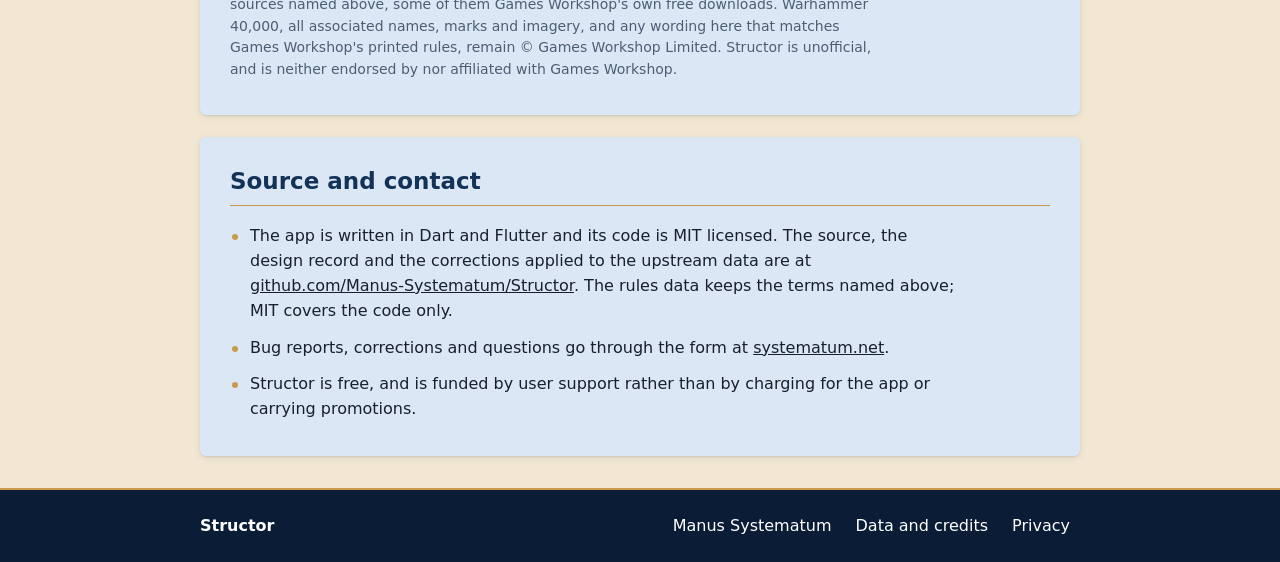
==== commit ffb424dd: "Name Games Workshop's own downloads among the sources The app now reads rules corrections from the f" ====
--- a/index.html
+++ b/index.html
@@ -158,6 +158,21 @@
       </li>
 
       <li class="source">
+        <h3 class="source__name">Warhammer Community downloads</h3>
+        <p class="source__link"><a href="https://www.warhammer-community.com/en-gb/downloads/warhammer-40000/">warhammer-community.com</a></p>
+        <p class="source__text">
+          Games Workshop's own free Faction Packs. The community sources above
+          publish 11th-edition records ahead of the printed rules, and when a
+          rules update lands they are wrong in two directions at once: missing
+          the wording, and listing stratagems the released detachment does not
+          have. Those corrections are read from the packs, shipped as a
+          separate data update, and removed once the sources above publish the
+          same rules. Games Workshop grant no licence for these; they are used
+          as published.
+        </p>
+      </li>
+
+      <li class="source">
         <h3 class="source__name">gdmissions.app</h3>
         <p class="source__link"><a href="https://gdmissions.app">gdmissions.app</a></p>
         <p class="source__text">
@@ -171,7 +186,8 @@
 
     <p class="note">
       Everything the app knows about the game was collected from the openly
-      published sources named above. Warhammer 40,000, all associated names,
+      published sources named above, some of them Games Workshop's own free
+      downloads. Warhammer 40,000, all associated names,
       marks and imagery, and any wording here that matches Games Workshop's
       printed rules, remain © Games Workshop Limited. Structor is unofficial,
       and is neither endorsed by nor affiliated with Games Workshop.
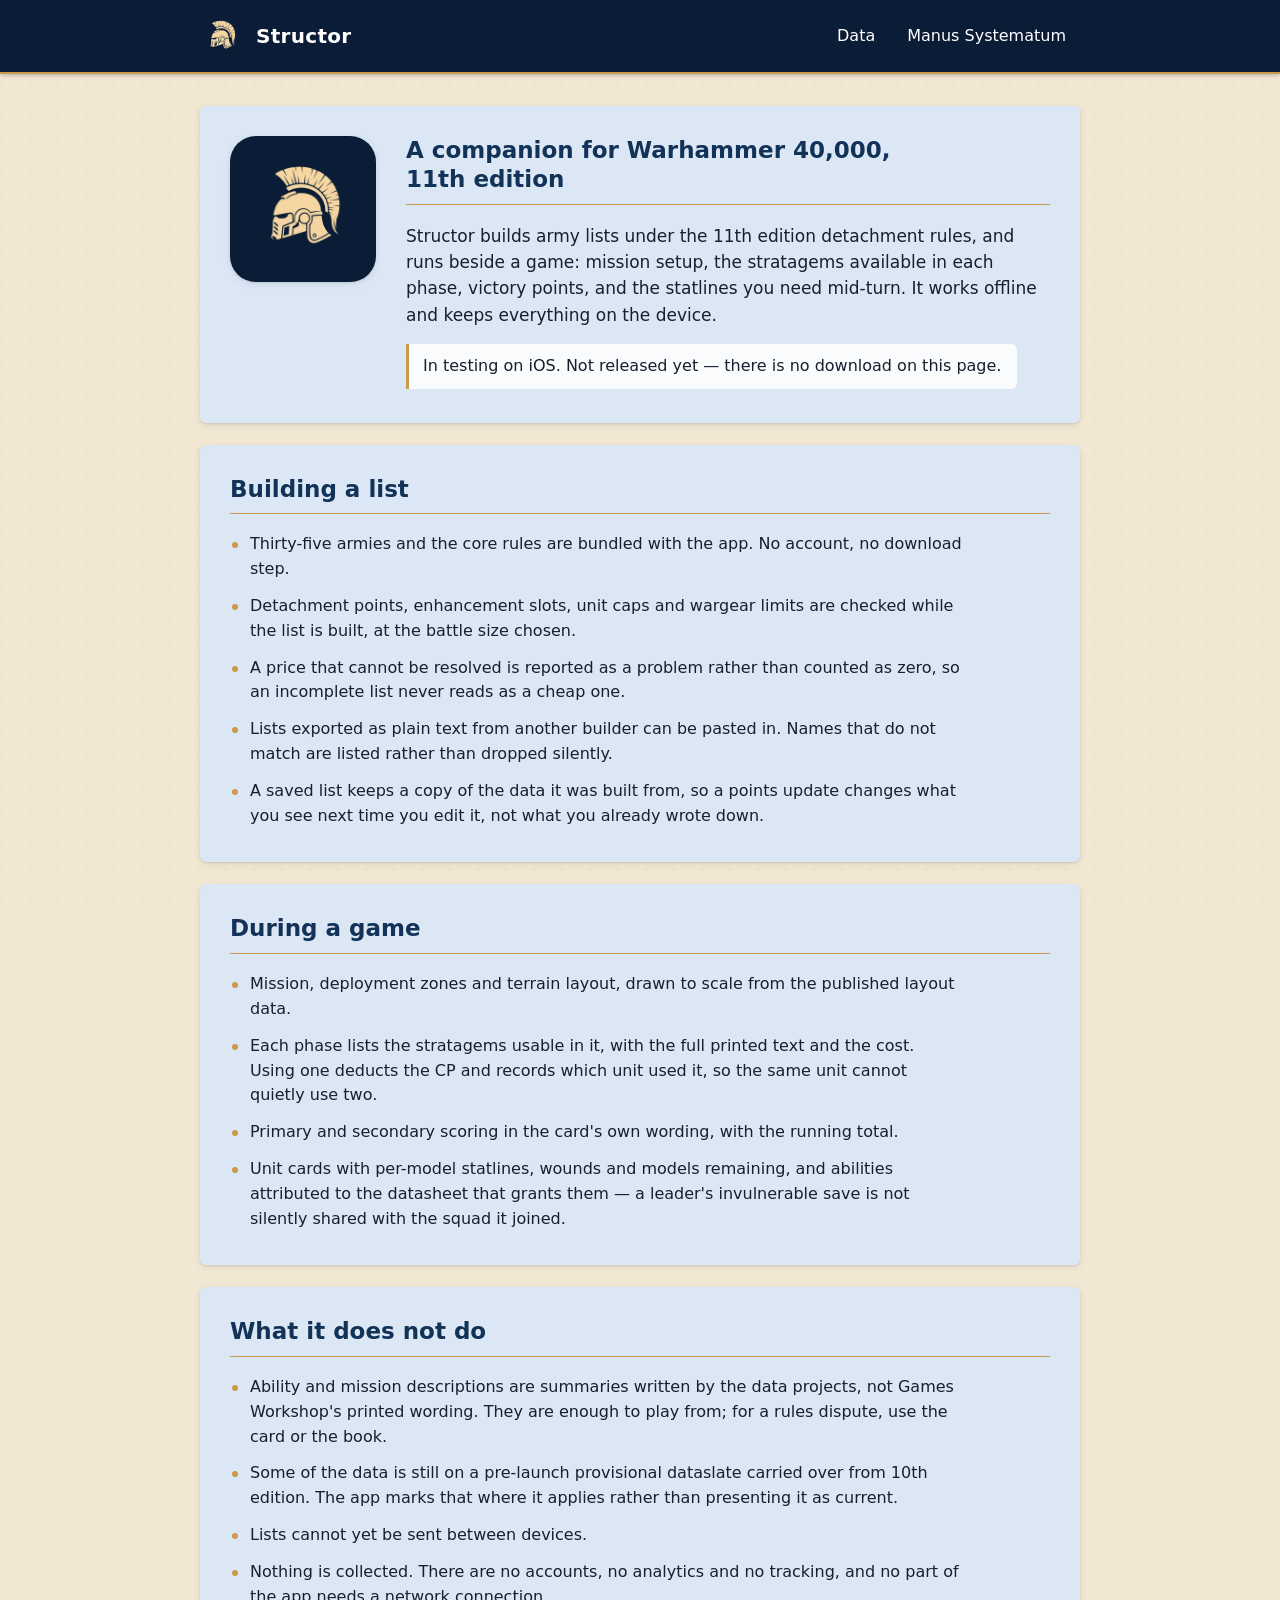
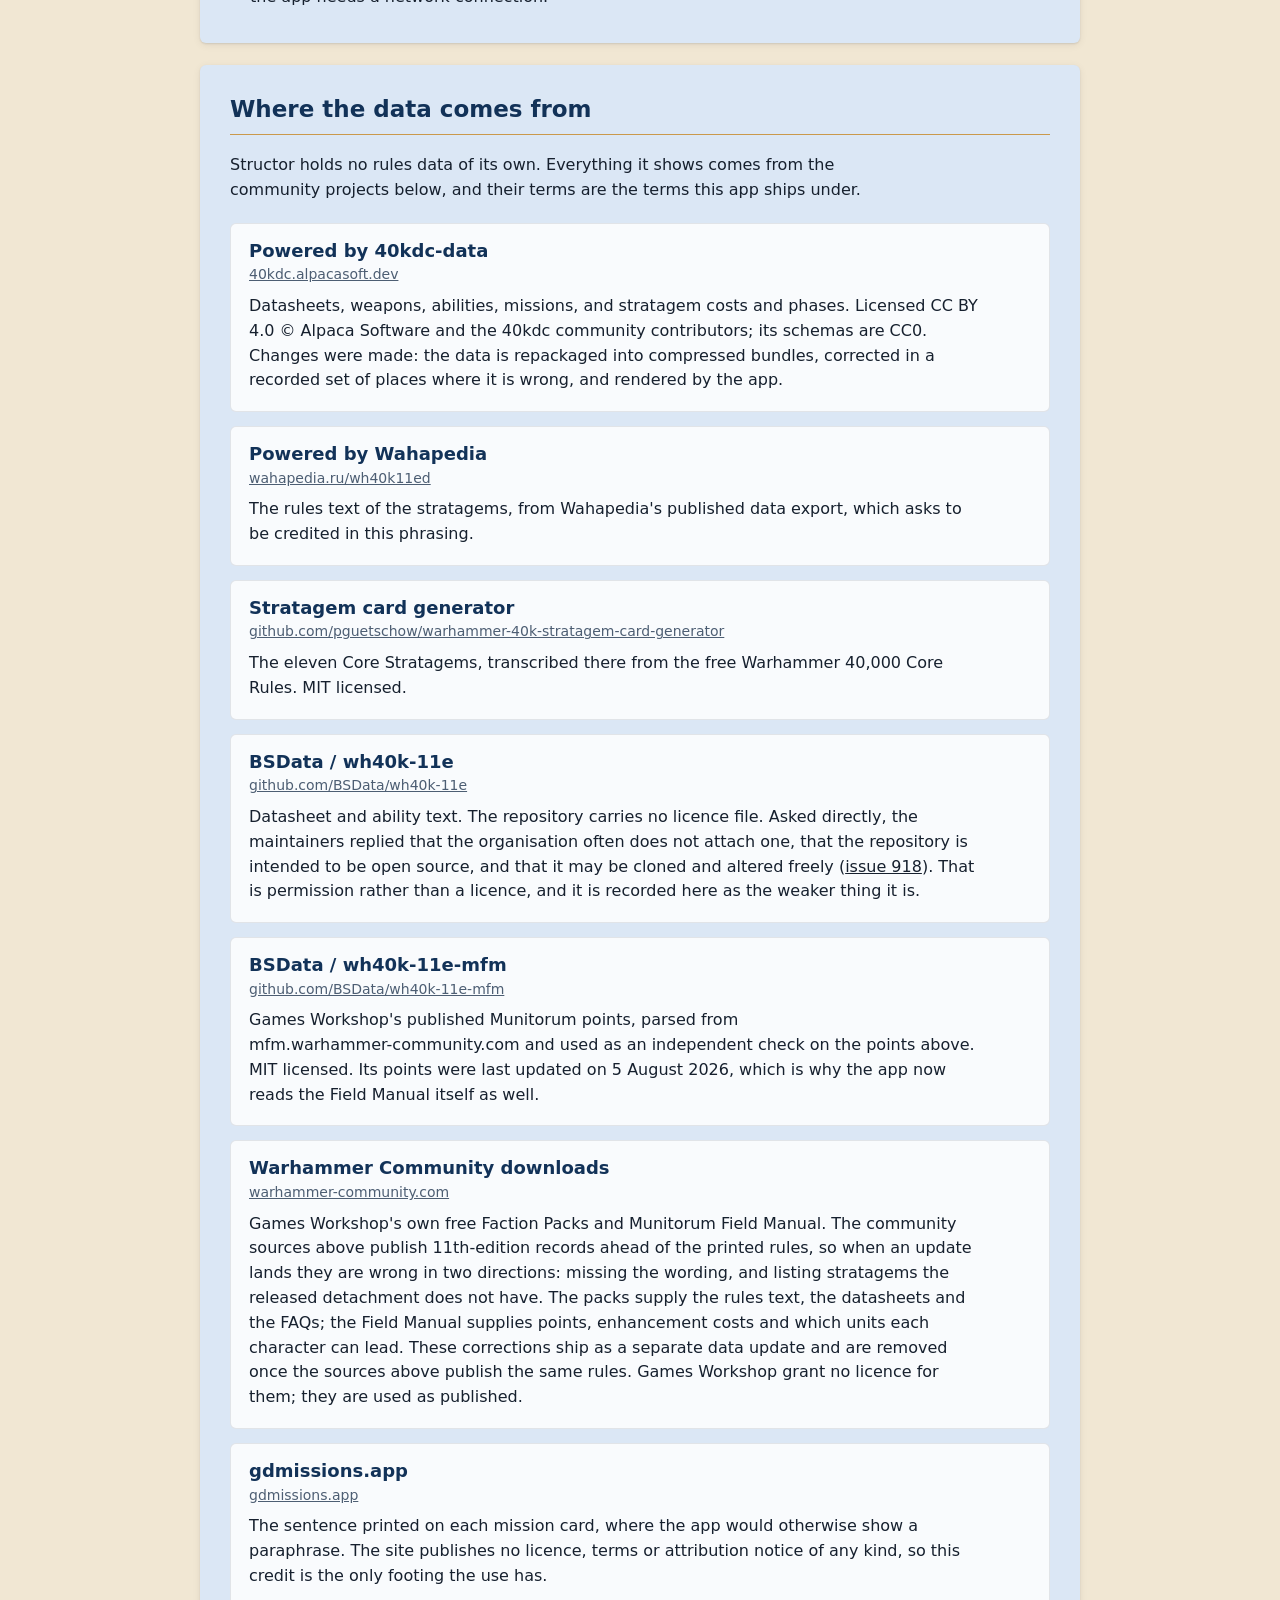
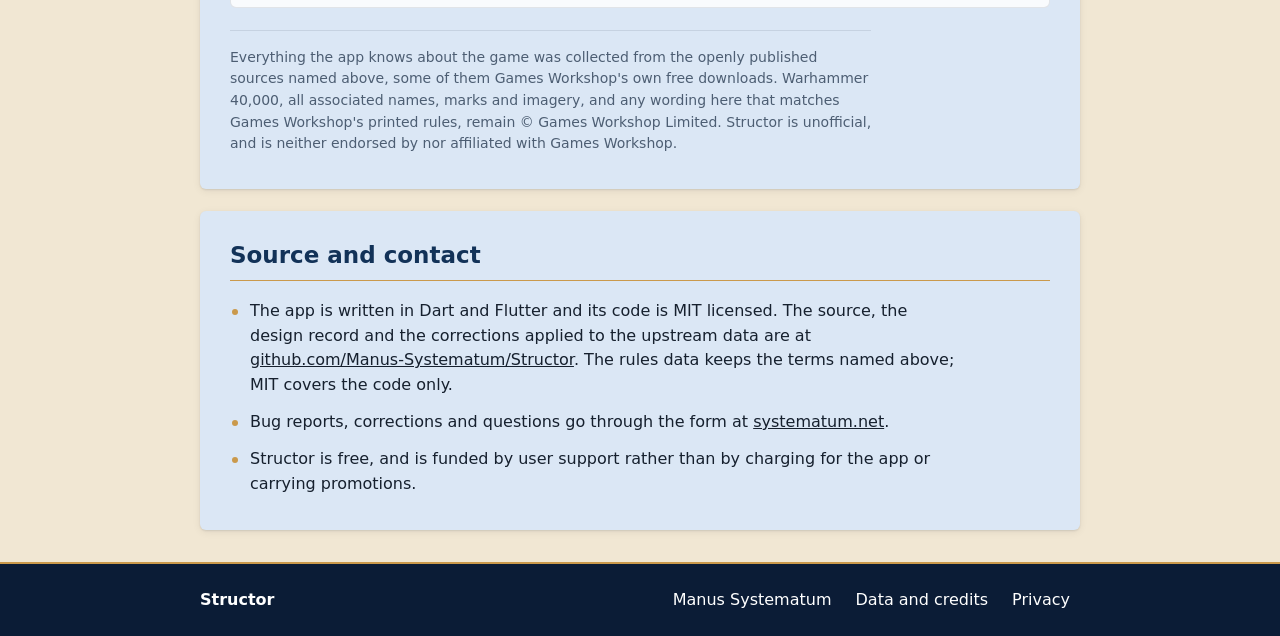
==== commit f1ab9c93: "Name the Field Manual among the sources The app reads Games Workshop's Munitorum Field Manual direct" ====
--- a/index.html
+++ b/index.html
@@ -153,7 +153,9 @@
         <p class="source__text">
           Games Workshop's published Munitorum points, parsed from
           <span class="nowrap">mfm.warhammer-community.com</span> and used as an
-          independent check on the points above. MIT licensed.
+          independent check on the points above. MIT licensed. Its points were
+          last updated on 5 August 2026, which is why the app now reads the
+          Field Manual itself as well.
         </p>
       </li>
 
@@ -161,14 +163,16 @@
         <h3 class="source__name">Warhammer Community downloads</h3>
         <p class="source__link"><a href="https://www.warhammer-community.com/en-gb/downloads/warhammer-40000/">warhammer-community.com</a></p>
         <p class="source__text">
-          Games Workshop's own free Faction Packs. The community sources above
-          publish 11th-edition records ahead of the printed rules, and when a
-          rules update lands they are wrong in two directions at once: missing
-          the wording, and listing stratagems the released detachment does not
-          have. Those corrections are read from the packs, shipped as a
-          separate data update, and removed once the sources above publish the
-          same rules. Games Workshop grant no licence for these; they are used
-          as published.
+          Games Workshop's own free Faction Packs and Munitorum Field Manual.
+          The community sources above publish 11th-edition records ahead of the
+          printed rules, so when an update lands they are wrong in two
+          directions: missing the wording, and listing stratagems the released
+          detachment does not have. The packs supply the rules text, the
+          datasheets and the FAQs; the Field Manual supplies points,
+          enhancement costs and which units each character can lead. These
+          corrections ship as a separate data update and are removed once the
+          sources above publish the same rules. Games Workshop grant no licence
+          for them; they are used as published.
         </p>
       </li>
 
